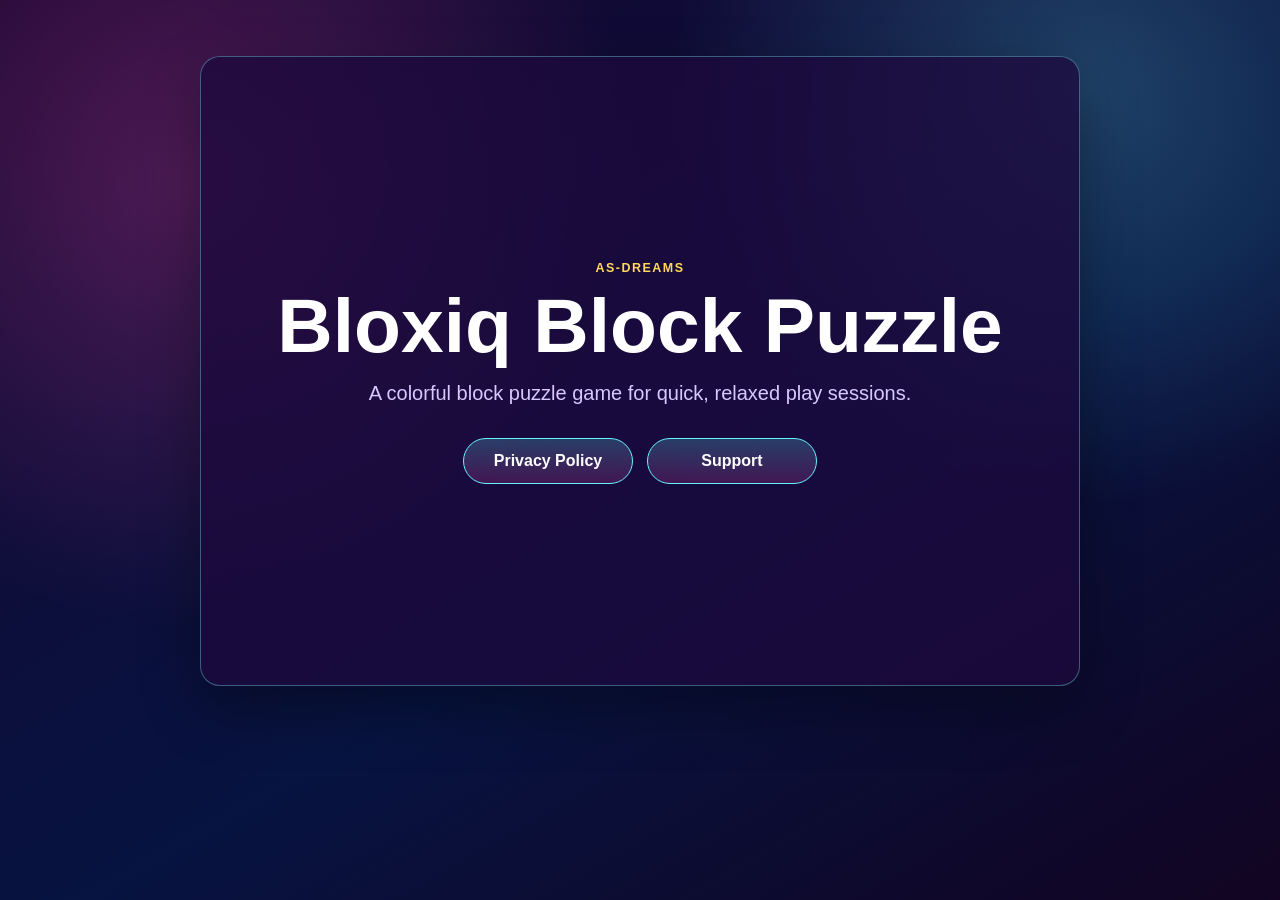
==== index.html @ 2f22f0de "Add files via upload" ====
<!doctype html>
<html lang="en">
<head>
  <meta charset="utf-8">
  <meta name="viewport" content="width=device-width, initial-scale=1">
  <title>Bloxiq Block Puzzle</title>
  <link rel="stylesheet" href="styles.css">
</head>
<body>
  <main class="page">
    <section class="hero">
      <p class="eyebrow">AS-Dreams</p>
      <h1>Bloxiq Block Puzzle</h1>
      <p class="lead">A colorful block puzzle game for quick, relaxed play sessions.</p>
      <nav class="links" aria-label="Bloxiq links">
        <a href="privacy.html">Privacy Policy</a>
        <a href="support.html">Support</a>
      </nav>
    </section>
  </main>
</body>
</html>
---- styles.css ----
:root {
  color-scheme: dark;
  --bg: #100426;
  --panel: #1d093d;
  --text: #ffffff;
  --muted: #d7c9ff;
  --line: rgba(122, 248, 255, 0.35);
  --cyan: #65f4ff;
  --gold: #ffd95b;
  --pink: #ff4fb8;
}

* {
  box-sizing: border-box;
}

body {
  margin: 0;
  min-height: 100vh;
  font-family: -apple-system, BlinkMacSystemFont, "Segoe UI", sans-serif;
  background:
    radial-gradient(circle at 15% 20%, rgba(255, 79, 184, 0.25), transparent 28rem),
    radial-gradient(circle at 85% 10%, rgba(101, 244, 255, 0.22), transparent 26rem),
    linear-gradient(150deg, #16052f, #071340 58%, #120422);
  color: var(--text);
}

a {
  color: var(--cyan);
}

.page {
  width: min(880px, calc(100% - 32px));
  margin: 0 auto;
  padding: 56px 0;
}

.hero,
.document {
  border: 1px solid var(--line);
  border-radius: 20px;
  background: rgba(29, 9, 61, 0.78);
  box-shadow: 0 22px 60px rgba(0, 0, 0, 0.32);
}

.hero {
  min-height: 70vh;
  display: grid;
  align-content: center;
  padding: 56px;
  text-align: center;
}

.document {
  padding: 40px;
}

.eyebrow {
  margin: 0 0 10px;
  color: var(--gold);
  font-size: 0.78rem;
  font-weight: 800;
  letter-spacing: 0.12em;
  text-transform: uppercase;
}

h1 {
  margin: 0 0 14px;
  font-size: clamp(2.4rem, 8vw, 4.8rem);
  line-height: 0.95;
}

.document h1 {
  font-size: clamp(2.2rem, 7vw, 4rem);
}

h2 {
  margin: 34px 0 10px;
  color: var(--gold);
  font-size: 1.3rem;
}

p {
  color: var(--muted);
  font-size: 1.05rem;
  line-height: 1.7;
}

.lead {
  width: min(620px, 100%);
  margin: 0 auto 28px;
  font-size: 1.25rem;
}

.updated {
  margin-top: 0;
  color: var(--cyan);
  font-weight: 700;
}

.links {
  display: flex;
  flex-wrap: wrap;
  justify-content: center;
  gap: 14px;
}

.links a {
  min-width: 170px;
  border: 1px solid var(--cyan);
  border-radius: 999px;
  padding: 13px 18px;
  color: var(--text);
  text-decoration: none;
  font-weight: 800;
  background: linear-gradient(180deg, rgba(101, 244, 255, 0.22), rgba(255, 79, 184, 0.18));
}

footer {
  margin-top: 42px;
  border-top: 1px solid var(--line);
  padding-top: 20px;
}

@media (max-width: 560px) {
  .page {
    width: min(100% - 20px, 880px);
    padding: 24px 0;
  }

  .hero,
  .document {
    padding: 26px;
    border-radius: 14px;
  }

  .links a {
    width: 100%;
  }
}
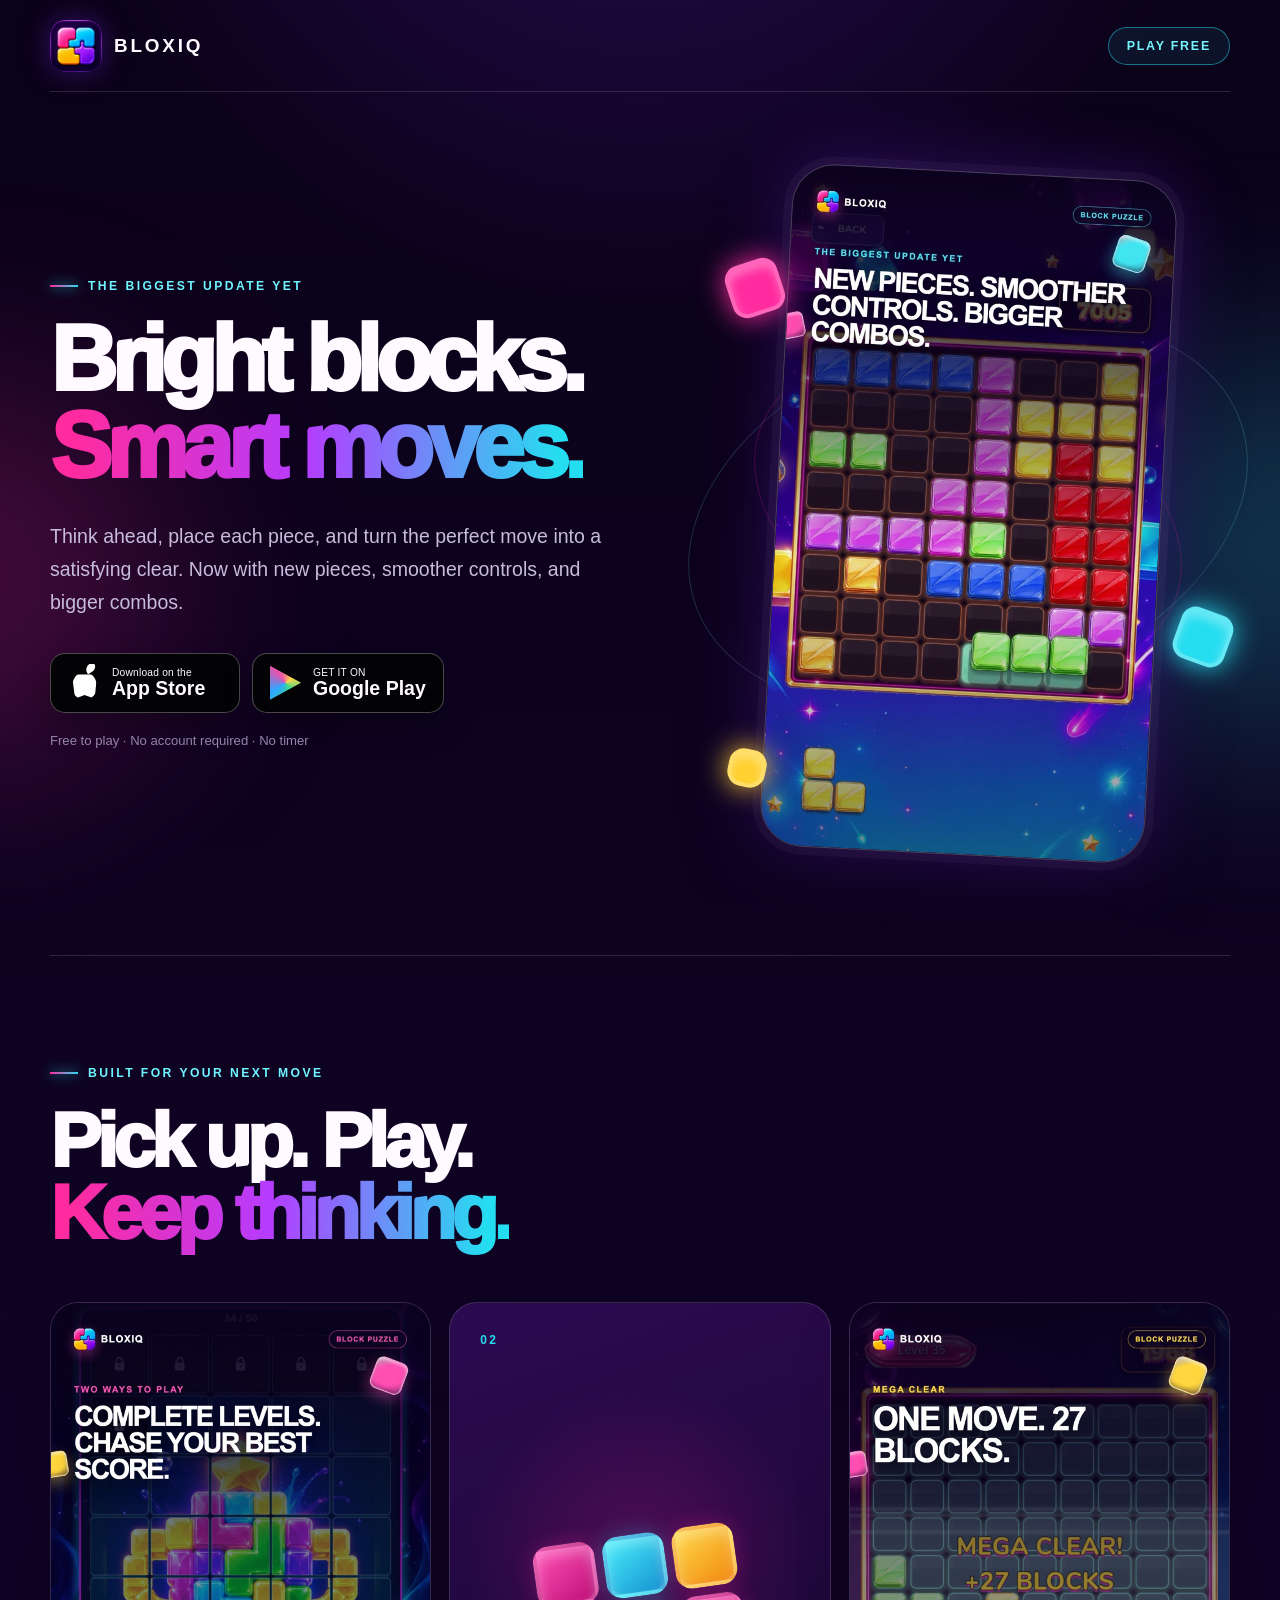
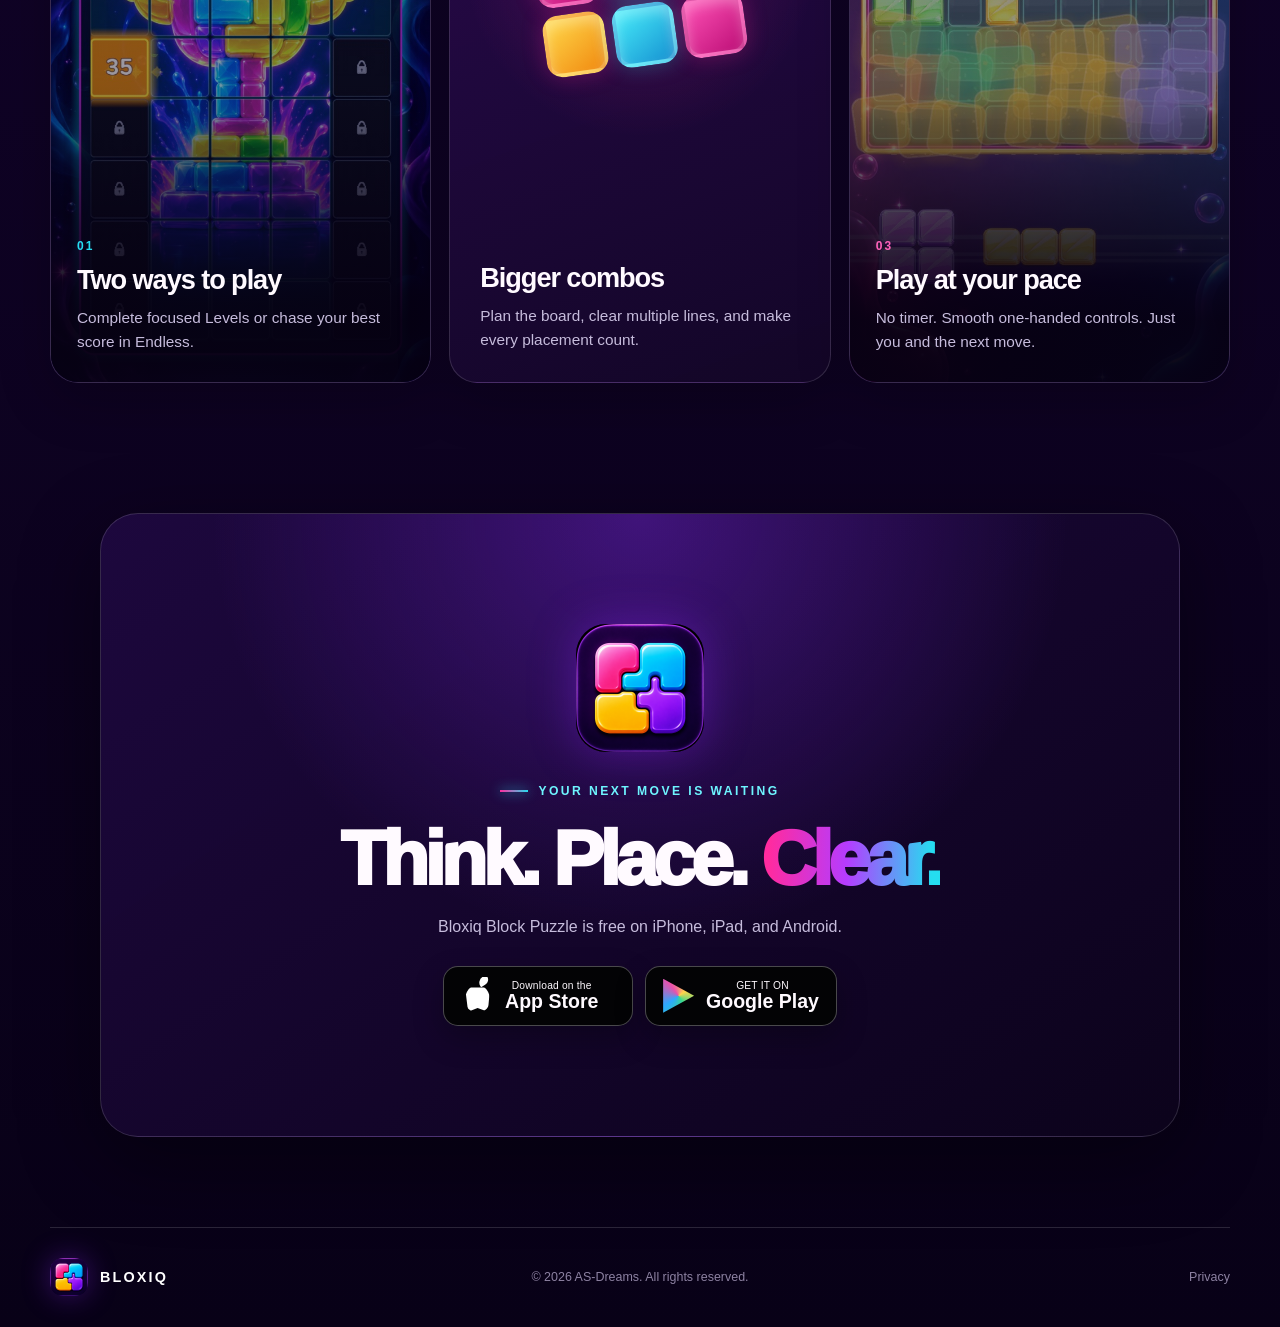
==== commit 92499a90: "Redesign Bloxiq download landing page" ====
--- a/index.html
+++ b/index.html
@@ -1,22 +1,194 @@
 <!doctype html>
 <html lang="en">
-<head>
-  <meta charset="utf-8">
-  <meta name="viewport" content="width=device-width, initial-scale=1">
-  <title>Bloxiq Block Puzzle</title>
-  <link rel="stylesheet" href="styles.css">
-</head>
-<body>
-  <main class="page">
-    <section class="hero">
-      <p class="eyebrow">AS-Dreams</p>
-      <h1>Bloxiq Block Puzzle</h1>
-      <p class="lead">A colorful block puzzle game for quick, relaxed play sessions.</p>
-      <nav class="links" aria-label="Bloxiq links">
-        <a href="privacy.html">Privacy Policy</a>
-        <a href="support.html">Support</a>
-      </nav>
-    </section>
-  </main>
-</body>
+  <head>
+    <meta charset="utf-8" />
+    <meta name="viewport" content="width=device-width, initial-scale=1" />
+    <meta name="theme-color" content="#100429" />
+    <meta
+      name="description"
+      content="Think ahead, place the pieces, and clear the board in Bloxiq Block Puzzle. Play free on the App Store and Google Play."
+    />
+    <meta property="og:type" content="website" />
+    <meta property="og:site_name" content="Bloxiq" />
+    <meta property="og:title" content="Bloxiq Block Puzzle — Play Free" />
+    <meta
+      property="og:description"
+      content="Bright blocks. Smart moves. Satisfying clears. Download Bloxiq free on iOS and Android."
+    />
+    <meta
+      property="og:url"
+      content="https://as-dreams.github.io/bloxiq-pages/"
+    />
+    <meta
+      property="og:image"
+      content="https://as-dreams.github.io/bloxiq-pages/assets/social-preview.jpg"
+    />
+    <meta property="og:image:width" content="1733" />
+    <meta property="og:image:height" content="908" />
+    <meta property="og:image:alt" content="Bloxiq colorful block puzzle gameplay" />
+    <meta name="twitter:card" content="summary_large_image" />
+    <meta name="twitter:title" content="Bloxiq Block Puzzle — Play Free" />
+    <meta
+      name="twitter:description"
+      content="Bright blocks. Smart moves. Satisfying clears."
+    />
+    <meta
+      name="twitter:image"
+      content="https://as-dreams.github.io/bloxiq-pages/assets/social-preview.jpg"
+    />
+    <link rel="canonical" href="https://as-dreams.github.io/bloxiq-pages/" />
+    <link rel="icon" href="assets/bloxiq-icon.png" />
+    <link rel="apple-touch-icon" href="assets/bloxiq-icon.png" />
+    <link rel="stylesheet" href="styles.css" />
+    <title>Bloxiq Block Puzzle — Play Free</title>
+  </head>
+  <body>
+    <div class="ambient ambient-one" aria-hidden="true"></div>
+    <div class="ambient ambient-two" aria-hidden="true"></div>
+
+    <header class="site-header">
+      <a class="brand" href="#top" aria-label="Bloxiq home">
+        <img src="assets/bloxiq-icon.png" alt="" width="52" height="52" />
+        <span>Bloxiq</span>
+      </a>
+      <a class="header-cta" href="#download">Play free</a>
+    </header>
+
+    <main id="top">
+      <section class="hero" aria-labelledby="hero-title">
+        <div class="hero-copy">
+          <p class="eyebrow"><span></span> The biggest update yet</p>
+          <h1 id="hero-title">Bright blocks.<br /><em>Smart moves.</em></h1>
+          <p class="hero-text">
+            Think ahead, place each piece, and turn the perfect move into a
+            satisfying clear. Now with new pieces, smoother controls, and
+            bigger combos.
+          </p>
+
+          <div class="store-actions" id="download" aria-label="Download Bloxiq">
+            <a
+              class="store-button apple-store"
+              data-store="apple"
+              href="https://apps.apple.com/us/app/bloxiq-block-puzzle/id6775973515"
+            >
+              <span class="store-icon apple-icon" aria-hidden="true">●</span>
+              <span><small>Download on the</small><strong>App Store</strong></span>
+            </a>
+            <a
+              class="store-button google-store"
+              data-store="google"
+              href="https://play.google.com/store/apps/details?id=com.asdreams.bloxiq"
+            >
+              <span class="play-icon" aria-hidden="true"></span>
+              <span><small>GET IT ON</small><strong>Google Play</strong></span>
+            </a>
+          </div>
+
+          <p class="availability">Free to play · No account required · No timer</p>
+        </div>
+
+        <div class="hero-visual">
+          <div class="orbit orbit-one" aria-hidden="true"></div>
+          <div class="orbit orbit-two" aria-hidden="true"></div>
+          <figure class="phone-card">
+            <img
+              src="assets/gameplay-update.jpg"
+              alt="Colorful Bloxiq gameplay showing blocks arranged on the puzzle board"
+              width="675"
+              height="1200"
+            />
+          </figure>
+          <div class="floating-chip chip-one" aria-hidden="true"></div>
+          <div class="floating-chip chip-two" aria-hidden="true"></div>
+          <div class="floating-chip chip-three" aria-hidden="true"></div>
+        </div>
+      </section>
+
+      <section class="features" aria-labelledby="features-title">
+        <div class="section-heading">
+          <p class="eyebrow"><span></span> Built for your next move</p>
+          <h2 id="features-title">Pick up. Play. <em>Keep thinking.</em></h2>
+        </div>
+
+        <div class="feature-grid">
+          <article class="feature-card feature-card-image">
+            <img
+              src="assets/two-modes.jpg"
+              alt="Bloxiq Levels and Endless game modes"
+              width="675"
+              height="1200"
+              loading="lazy"
+            />
+            <div class="feature-overlay">
+              <span>01</span>
+              <h3>Two ways to play</h3>
+              <p>Complete focused Levels or chase your best score in Endless.</p>
+            </div>
+          </article>
+
+          <article class="feature-card feature-card-copy">
+            <span>02</span>
+            <div class="combo-art" aria-hidden="true">
+              <i></i><i></i><i></i><i></i><i></i><i></i>
+            </div>
+            <div>
+              <h3>Bigger combos</h3>
+              <p>Plan the board, clear multiple lines, and make every placement count.</p>
+            </div>
+          </article>
+
+          <article class="feature-card feature-card-image feature-card-cyan">
+            <img
+              src="assets/mega-clear.jpg"
+              alt="Bloxiq gameplay featuring a four-line mega clear"
+              width="675"
+              height="1200"
+              loading="lazy"
+            />
+            <div class="feature-overlay">
+              <span>03</span>
+              <h3>Play at your pace</h3>
+              <p>No timer. Smooth one-handed controls. Just you and the next move.</p>
+            </div>
+          </article>
+        </div>
+      </section>
+
+      <section class="final-cta" aria-labelledby="final-title">
+        <img src="assets/bloxiq-icon.png" alt="Bloxiq app icon" width="128" height="128" />
+        <p class="eyebrow"><span></span> Your next move is waiting</p>
+        <h2 id="final-title">Think. Place. <em>Clear.</em></h2>
+        <p>Bloxiq Block Puzzle is free on iPhone, iPad, and Android.</p>
+        <div class="store-actions store-actions-center" aria-label="Download Bloxiq">
+          <a
+            class="store-button apple-store"
+            data-store="apple"
+            href="https://apps.apple.com/us/app/bloxiq-block-puzzle/id6775973515"
+          >
+            <span class="store-icon apple-icon" aria-hidden="true">●</span>
+            <span><small>Download on the</small><strong>App Store</strong></span>
+          </a>
+          <a
+            class="store-button google-store"
+            data-store="google"
+            href="https://play.google.com/store/apps/details?id=com.asdreams.bloxiq"
+          >
+            <span class="play-icon" aria-hidden="true"></span>
+            <span><small>GET IT ON</small><strong>Google Play</strong></span>
+          </a>
+        </div>
+      </section>
+    </main>
+
+    <footer>
+      <a class="brand footer-brand" href="#top">
+        <img src="assets/bloxiq-icon.png" alt="" width="38" height="38" />
+        <span>Bloxiq</span>
+      </a>
+      <p>© <span id="year">2026</span> AS-Dreams. All rights reserved.</p>
+      <a href="privacy.html">Privacy</a>
+    </footer>
+
+    <script src="script.js"></script>
+  </body>
 </html>
--- a/styles.css
+++ b/styles.css
@@ -1,140 +1,703 @@
 :root {
   color-scheme: dark;
-  --bg: #100426;
-  --panel: #1d093d;
-  --text: #ffffff;
-  --muted: #d7c9ff;
-  --line: rgba(122, 248, 255, 0.35);
-  --cyan: #65f4ff;
-  --gold: #ffd95b;
-  --pink: #ff4fb8;
+  --ink: #fffaff;
+  --muted: #c6bcdc;
+  --violet: #8a2cff;
+  --pink: #ff2b9f;
+  --cyan: #25ddf0;
+  --yellow: #ffd02f;
+  --bg: #0b021b;
+  --surface: #17082f;
+  --line: rgba(255, 255, 255, 0.14);
+  --shadow: 0 24px 80px rgba(0, 0, 0, 0.4);
 }
 
 * {
   box-sizing: border-box;
 }
 
+html {
+  scroll-behavior: smooth;
+}
+
 body {
   margin: 0;
-  min-height: 100vh;
-  font-family: -apple-system, BlinkMacSystemFont, "Segoe UI", sans-serif;
+  min-width: 320px;
+  overflow-x: hidden;
   background:
-    radial-gradient(circle at 15% 20%, rgba(255, 79, 184, 0.25), transparent 28rem),
-    radial-gradient(circle at 85% 10%, rgba(101, 244, 255, 0.22), transparent 26rem),
-    linear-gradient(150deg, #16052f, #071340 58%, #120422);
-  color: var(--text);
+    radial-gradient(circle at 50% -10%, rgba(128, 33, 255, 0.27), transparent 38rem),
+    linear-gradient(180deg, #0a0218 0%, #100326 52%, #080117 100%);
+  color: var(--ink);
+  font-family: Inter, ui-sans-serif, -apple-system, BlinkMacSystemFont, "Segoe UI", sans-serif;
+  -webkit-font-smoothing: antialiased;
 }
 
 a {
-  color: var(--cyan);
-}
-
-.page {
-  width: min(880px, calc(100% - 32px));
+  color: inherit;
+  text-decoration: none;
+}
+
+.ambient {
+  position: fixed;
+  z-index: -1;
+  width: 24rem;
+  height: 24rem;
+  border-radius: 50%;
+  filter: blur(110px);
+  opacity: 0.25;
+  pointer-events: none;
+}
+
+.ambient-one {
+  top: 24rem;
+  left: -14rem;
+  background: var(--pink);
+}
+
+.ambient-two {
+  right: -12rem;
+  bottom: 10rem;
+  background: var(--cyan);
+}
+
+.site-header {
+  display: flex;
+  align-items: center;
+  justify-content: space-between;
+  width: min(1180px, calc(100% - 40px));
+  min-height: 92px;
   margin: 0 auto;
-  padding: 56px 0;
-}
-
-.hero,
-.document {
-  border: 1px solid var(--line);
-  border-radius: 20px;
-  background: rgba(29, 9, 61, 0.78);
-  box-shadow: 0 22px 60px rgba(0, 0, 0, 0.32);
+  border-bottom: 1px solid var(--line);
+}
+
+.brand {
+  display: inline-flex;
+  align-items: center;
+  gap: 12px;
+  font-size: 1.18rem;
+  font-weight: 900;
+  letter-spacing: 0.15em;
+  text-transform: uppercase;
+}
+
+.brand img {
+  border-radius: 13px;
+  box-shadow: 0 0 28px rgba(138, 44, 255, 0.34);
+}
+
+.header-cta {
+  padding: 11px 18px;
+  border: 1px solid rgba(37, 221, 240, 0.48);
+  border-radius: 999px;
+  background: rgba(37, 221, 240, 0.08);
+  color: #76f5ff;
+  font-size: 0.78rem;
+  font-weight: 900;
+  letter-spacing: 0.14em;
+  text-transform: uppercase;
+  transition: transform 180ms ease, background 180ms ease;
+}
+
+.header-cta:hover {
+  transform: translateY(-2px);
+  background: rgba(37, 221, 240, 0.16);
 }
 
 .hero {
-  min-height: 70vh;
   display: grid;
-  align-content: center;
-  padding: 56px;
-  text-align: center;
-}
-
-.document {
-  padding: 40px;
+  grid-template-columns: minmax(0, 1.04fr) minmax(350px, 0.96fr);
+  align-items: center;
+  gap: clamp(44px, 7vw, 100px);
+  width: min(1180px, calc(100% - 40px));
+  min-height: calc(100vh - 92px);
+  margin: 0 auto;
+  padding: 80px 0 100px;
+}
+
+.hero-copy {
+  position: relative;
+  z-index: 2;
 }
 
 .eyebrow {
-  margin: 0 0 10px;
-  color: var(--gold);
-  font-size: 0.78rem;
-  font-weight: 800;
-  letter-spacing: 0.12em;
+  display: flex;
+  align-items: center;
+  gap: 10px;
+  margin: 0 0 24px;
+  color: #6ef5ff;
+  font-size: 0.76rem;
+  font-weight: 900;
+  letter-spacing: 0.2em;
   text-transform: uppercase;
 }
 
+.eyebrow span {
+  width: 28px;
+  height: 2px;
+  background: linear-gradient(90deg, var(--pink), var(--cyan));
+  box-shadow: 0 0 12px var(--cyan);
+}
+
+h1,
+h2 {
+  margin: 0;
+  font-weight: 950;
+  letter-spacing: -0.065em;
+  line-height: 0.94;
+  text-wrap: balance;
+}
+
 h1 {
-  margin: 0 0 14px;
-  font-size: clamp(2.4rem, 8vw, 4.8rem);
-  line-height: 0.95;
-}
-
-.document h1 {
-  font-size: clamp(2.2rem, 7vw, 4rem);
+  max-width: 760px;
+  font-size: clamp(4rem, 7.2vw, 6.8rem);
 }
 
 h2 {
-  margin: 34px 0 10px;
-  color: var(--gold);
-  font-size: 1.3rem;
-}
-
-p {
+  font-size: clamp(3rem, 6vw, 5.7rem);
+}
+
+h1 em,
+h2 em {
+  color: transparent;
+  background: linear-gradient(92deg, var(--pink) 5%, #b53cff 48%, var(--cyan) 95%);
+  background-clip: text;
+  -webkit-background-clip: text;
+  font-style: normal;
+}
+
+.hero-text {
+  max-width: 620px;
+  margin: 30px 0 34px;
   color: var(--muted);
-  font-size: 1.05rem;
-  line-height: 1.7;
-}
-
-.lead {
-  width: min(620px, 100%);
-  margin: 0 auto 28px;
-  font-size: 1.25rem;
-}
-
-.updated {
-  margin-top: 0;
-  color: var(--cyan);
-  font-weight: 700;
-}
-
-.links {
+  font-size: clamp(1.03rem, 1.6vw, 1.22rem);
+  line-height: 1.68;
+}
+
+.store-actions {
   display: flex;
   flex-wrap: wrap;
+  gap: 12px;
+}
+
+.store-button {
+  display: inline-flex;
+  align-items: center;
+  min-width: 190px;
+  min-height: 60px;
+  padding: 10px 17px;
+  border: 1px solid rgba(255, 255, 255, 0.28);
+  border-radius: 15px;
+  background: #030305;
+  box-shadow: 0 12px 30px rgba(0, 0, 0, 0.26);
+  transition: transform 180ms ease, border-color 180ms ease, box-shadow 180ms ease;
+}
+
+.store-button:hover,
+.store-button:focus-visible {
+  transform: translateY(-3px);
+  border-color: rgba(105, 241, 255, 0.8);
+  box-shadow: 0 16px 36px rgba(28, 214, 241, 0.13);
+}
+
+.store-button > span:last-child {
+  display: grid;
+}
+
+.store-button small {
+  font-size: 0.64rem;
+  letter-spacing: 0.02em;
+}
+
+.store-button strong {
+  margin-top: 1px;
+  font-size: 1.22rem;
+  line-height: 1;
+}
+
+.store-icon,
+.play-icon {
+  flex: 0 0 auto;
+  width: 32px;
+  height: 38px;
+  margin-right: 12px;
+}
+
+.apple-icon {
+  position: relative;
+  overflow: hidden;
+  color: transparent;
+}
+
+.apple-icon::before,
+.apple-icon::after {
+  position: absolute;
+  content: "";
+  background: white;
+}
+
+.apple-icon::before {
+  left: 4px;
+  bottom: 3px;
+  width: 25px;
+  height: 27px;
+  border-radius: 48% 48% 46% 46% / 58% 58% 43% 43%;
+  clip-path: polygon(0 10%, 100% 10%, 91% 100%, 50% 86%, 12% 100%);
+}
+
+.apple-icon::after {
+  top: 0;
+  left: 17px;
+  width: 11px;
+  height: 8px;
+  border-radius: 12px 2px 10px 2px;
+  transform: rotate(-32deg);
+}
+
+.play-icon {
+  width: 31px;
+  height: 34px;
+  background: conic-gradient(from 145deg, #38d98c, #2ca9ff, #e950ac, #ffd54a, #38d98c);
+  clip-path: polygon(0 0, 100% 50%, 0 100%);
+}
+
+.availability {
+  margin: 20px 0 0;
+  color: #9185a9;
+  font-size: 0.82rem;
+}
+
+.hero-visual {
+  position: relative;
+  display: grid;
+  place-items: center;
+  min-height: 670px;
+  isolation: isolate;
+}
+
+.hero-visual::before {
+  position: absolute;
+  z-index: -1;
+  width: 86%;
+  aspect-ratio: 1;
+  border-radius: 50%;
+  content: "";
+  background: radial-gradient(circle, rgba(135, 38, 255, 0.55), transparent 66%);
+  filter: blur(12px);
+}
+
+.phone-card {
+  width: min(385px, 78vw);
+  margin: 0;
+  overflow: hidden;
+  border: 1px solid rgba(255, 255, 255, 0.24);
+  border-radius: 42px;
+  background: #100523;
+  box-shadow:
+    0 0 0 8px rgba(255, 255, 255, 0.035),
+    0 0 70px rgba(130, 36, 255, 0.3),
+    var(--shadow);
+  transform: rotate(3deg);
+}
+
+.phone-card img {
+  display: block;
+  width: 100%;
+  height: auto;
+}
+
+.orbit {
+  position: absolute;
+  z-index: -1;
+  border: 1px solid rgba(130, 235, 255, 0.19);
+  border-radius: 50%;
+  transform: rotate(-18deg);
+}
+
+.orbit-one {
+  width: 110%;
+  height: 54%;
+}
+
+.orbit-two {
+  width: 86%;
+  height: 42%;
+  border-color: rgba(255, 45, 162, 0.24);
+  transform: rotate(24deg);
+}
+
+.floating-chip {
+  position: absolute;
+  width: 54px;
+  aspect-ratio: 1;
+  border: 4px solid rgba(255, 255, 255, 0.28);
+  border-radius: 15px;
+  box-shadow: inset 0 6px 10px rgba(255, 255, 255, 0.32), 0 0 28px currentColor;
+}
+
+.chip-one {
+  top: 13%;
+  left: 4%;
+  color: var(--pink);
+  background: var(--pink);
+  transform: rotate(-18deg);
+}
+
+.chip-two {
+  right: 0;
+  bottom: 28%;
+  color: var(--cyan);
+  background: var(--cyan);
+  transform: rotate(20deg);
+}
+
+.chip-three {
+  bottom: 10%;
+  left: 4%;
+  width: 38px;
+  color: var(--yellow);
+  background: var(--yellow);
+  transform: rotate(12deg);
+}
+
+.features {
+  width: min(1180px, calc(100% - 40px));
+  margin: 0 auto;
+  padding: 110px 0 130px;
+  border-top: 1px solid var(--line);
+}
+
+.section-heading {
+  max-width: 840px;
+  margin-bottom: 54px;
+}
+
+.feature-grid {
+  display: grid;
+  grid-template-columns: repeat(3, 1fr);
+  gap: 18px;
+}
+
+.feature-card {
+  position: relative;
+  min-height: 520px;
+  overflow: hidden;
+  border: 1px solid var(--line);
+  border-radius: 28px;
+  background: rgba(25, 8, 52, 0.9);
+  box-shadow: 0 18px 54px rgba(0, 0, 0, 0.2);
+}
+
+.feature-card-image::after {
+  position: absolute;
+  inset: 0;
+  content: "";
+  background: linear-gradient(180deg, transparent 34%, rgba(6, 1, 18, 0.94) 91%);
+}
+
+.feature-card-image img {
+  width: 100%;
+  height: 100%;
+  object-fit: cover;
+}
+
+.feature-overlay {
+  position: absolute;
+  z-index: 1;
+  right: 26px;
+  bottom: 28px;
+  left: 26px;
+}
+
+.feature-card span {
+  color: var(--cyan);
+  font-size: 0.75rem;
+  font-weight: 900;
+  letter-spacing: 0.18em;
+}
+
+.feature-card h3 {
+  margin: 10px 0 10px;
+  font-size: 1.7rem;
+  letter-spacing: -0.04em;
+}
+
+.feature-card p {
+  margin: 0;
+  color: var(--muted);
+  font-size: 0.96rem;
+  line-height: 1.55;
+}
+
+.feature-card-copy {
+  display: flex;
+  flex-direction: column;
+  justify-content: space-between;
+  padding: 30px;
+  background:
+    radial-gradient(circle at 50% 38%, rgba(244, 32, 154, 0.22), transparent 38%),
+    linear-gradient(160deg, rgba(47, 11, 86, 0.9), rgba(19, 6, 39, 0.98));
+}
+
+.combo-art {
+  display: grid;
+  grid-template-columns: repeat(3, 62px);
+  gap: 8px;
+  align-self: center;
+  transform: rotate(-8deg);
+}
+
+.combo-art i {
+  width: 62px;
+  aspect-ratio: 1;
+  border: 4px solid rgba(255, 255, 255, 0.22);
+  border-radius: 16px;
+  background: linear-gradient(145deg, #ff52b6, #bd0f77);
+  box-shadow: inset 0 7px 12px rgba(255, 255, 255, 0.27), 0 0 22px rgba(255, 32, 157, 0.28);
+}
+
+.combo-art i:nth-child(2),
+.combo-art i:nth-child(5) {
+  background: linear-gradient(145deg, #48eefa, #1692d2);
+  box-shadow: inset 0 7px 12px rgba(255, 255, 255, 0.27), 0 0 22px rgba(37, 221, 240, 0.28);
+}
+
+.combo-art i:nth-child(3),
+.combo-art i:nth-child(4) {
+  background: linear-gradient(145deg, #ffd94b, #f18a10);
+}
+
+.feature-card-cyan .feature-overlay span {
+  color: #ff61bb;
+}
+
+.final-cta {
+  width: min(1080px, calc(100% - 40px));
+  margin: 0 auto 90px;
+  padding: clamp(64px, 10vw, 110px) 24px;
+  overflow: hidden;
+  border: 1px solid rgba(255, 255, 255, 0.15);
+  border-radius: 38px;
+  background:
+    radial-gradient(circle at 50% 0%, rgba(138, 44, 255, 0.35), transparent 52%),
+    linear-gradient(145deg, rgba(30, 8, 63, 0.96), rgba(12, 3, 28, 0.98));
+  text-align: center;
+  box-shadow: var(--shadow);
+}
+
+.final-cta > img {
+  border-radius: 30px;
+  box-shadow: 0 0 46px rgba(145, 39, 255, 0.36);
+}
+
+.final-cta .eyebrow {
   justify-content: center;
-  gap: 14px;
-}
-
-.links a {
-  min-width: 170px;
-  border: 1px solid var(--cyan);
-  border-radius: 999px;
-  padding: 13px 18px;
-  color: var(--text);
-  text-decoration: none;
-  font-weight: 800;
-  background: linear-gradient(180deg, rgba(101, 244, 255, 0.22), rgba(255, 79, 184, 0.18));
+  margin-top: 28px;
+}
+
+.final-cta > p:not(.eyebrow) {
+  margin: 24px auto 30px;
+  color: var(--muted);
+}
+
+.store-actions-center {
+  justify-content: center;
 }
 
 footer {
-  margin-top: 42px;
+  display: grid;
+  grid-template-columns: 1fr auto 1fr;
+  align-items: center;
+  gap: 22px;
+  width: min(1180px, calc(100% - 40px));
+  min-height: 100px;
+  margin: 0 auto;
   border-top: 1px solid var(--line);
-  padding-top: 20px;
-}
-
-@media (max-width: 560px) {
-  .page {
-    width: min(100% - 20px, 880px);
+  color: #8d82a2;
+  font-size: 0.78rem;
+}
+
+.footer-brand {
+  color: white;
+  font-size: 0.9rem;
+}
+
+footer > a:last-child {
+  justify-self: end;
+}
+
+footer > a:last-child:hover {
+  color: white;
+}
+
+@media (max-width: 900px) {
+  .hero {
+    grid-template-columns: 1fr;
+    min-height: auto;
+    padding-top: 70px;
+  }
+
+  .hero-copy {
+    text-align: center;
+  }
+
+  .hero-copy .eyebrow,
+  .hero-copy .store-actions {
+    justify-content: center;
+  }
+
+  .hero-text {
+    margin-right: auto;
+    margin-left: auto;
+  }
+
+  .hero-visual {
+    min-height: 650px;
+  }
+
+  .feature-grid {
+    grid-template-columns: 1fr 1fr;
+  }
+
+  .feature-card:last-child {
+    grid-column: 1 / -1;
+    min-height: 620px;
+  }
+}
+
+@media (max-width: 620px) {
+  .site-header,
+  .hero,
+  .features,
+  footer {
+    width: min(100% - 28px, 1180px);
+  }
+
+  .site-header {
+    min-height: 76px;
+  }
+
+  .brand img {
+    width: 44px;
+    height: 44px;
+  }
+
+  .brand {
+    font-size: 1rem;
+  }
+
+  .hero {
+    gap: 48px;
+    padding: 60px 0 80px;
+  }
+
+  h1 {
+    font-size: clamp(3.3rem, 16vw, 5rem);
+  }
+
+  h2 {
+    font-size: clamp(2.8rem, 13.5vw, 4.5rem);
+  }
+
+  .hero-text {
+    font-size: 1rem;
+  }
+
+  .store-actions {
+    flex-direction: column;
+  }
+
+  .store-button {
+    justify-content: center;
+    width: 100%;
+  }
+
+  body[data-device="ios"] .google-store,
+  body[data-device="android"] .apple-store {
+    opacity: 0.7;
+  }
+
+  body[data-device="ios"] .apple-store,
+  body[data-device="android"] .google-store {
+    order: -1;
+    border-color: rgba(95, 238, 255, 0.65);
+    box-shadow: 0 14px 35px rgba(37, 221, 240, 0.12);
+  }
+
+  .availability {
+    line-height: 1.5;
+  }
+
+  .hero-visual {
+    min-height: 560px;
+  }
+
+  .phone-card {
+    width: min(330px, 78vw);
+    border-radius: 32px;
+  }
+
+  .floating-chip {
+    width: 42px;
+    border-radius: 12px;
+  }
+
+  .features {
+    padding: 90px 0 100px;
+  }
+
+  .feature-grid {
+    grid-template-columns: 1fr;
+  }
+
+  .feature-card,
+  .feature-card:last-child {
+    grid-column: auto;
+    min-height: 520px;
+  }
+
+  .final-cta {
+    width: min(100% - 28px, 1080px);
+    margin-bottom: 50px;
+    border-radius: 28px;
+  }
+
+  .final-cta > img {
+    width: 104px;
+    height: 104px;
+  }
+
+  footer {
+    grid-template-columns: 1fr auto;
     padding: 24px 0;
   }
 
-  .hero,
-  .document {
-    padding: 26px;
-    border-radius: 14px;
-  }
-
-  .links a {
-    width: 100%;
-  }
-}
+  footer p {
+    grid-column: 1 / -1;
+    grid-row: 2;
+    margin: 0;
+  }
+}
+
+@media (prefers-reduced-motion: no-preference) {
+  .phone-card {
+    animation: float 6s ease-in-out infinite;
+  }
+
+  .chip-one {
+    animation: drift 5s ease-in-out infinite;
+  }
+
+  .chip-two {
+    animation: drift 6.5s ease-in-out infinite reverse;
+  }
+
+  @keyframes float {
+    0%, 100% { transform: rotate(3deg) translateY(0); }
+    50% { transform: rotate(1.5deg) translateY(-12px); }
+  }
+
+  @keyframes drift {
+    0%, 100% { translate: 0 0; }
+    50% { translate: 0 -14px; }
+  }
+}
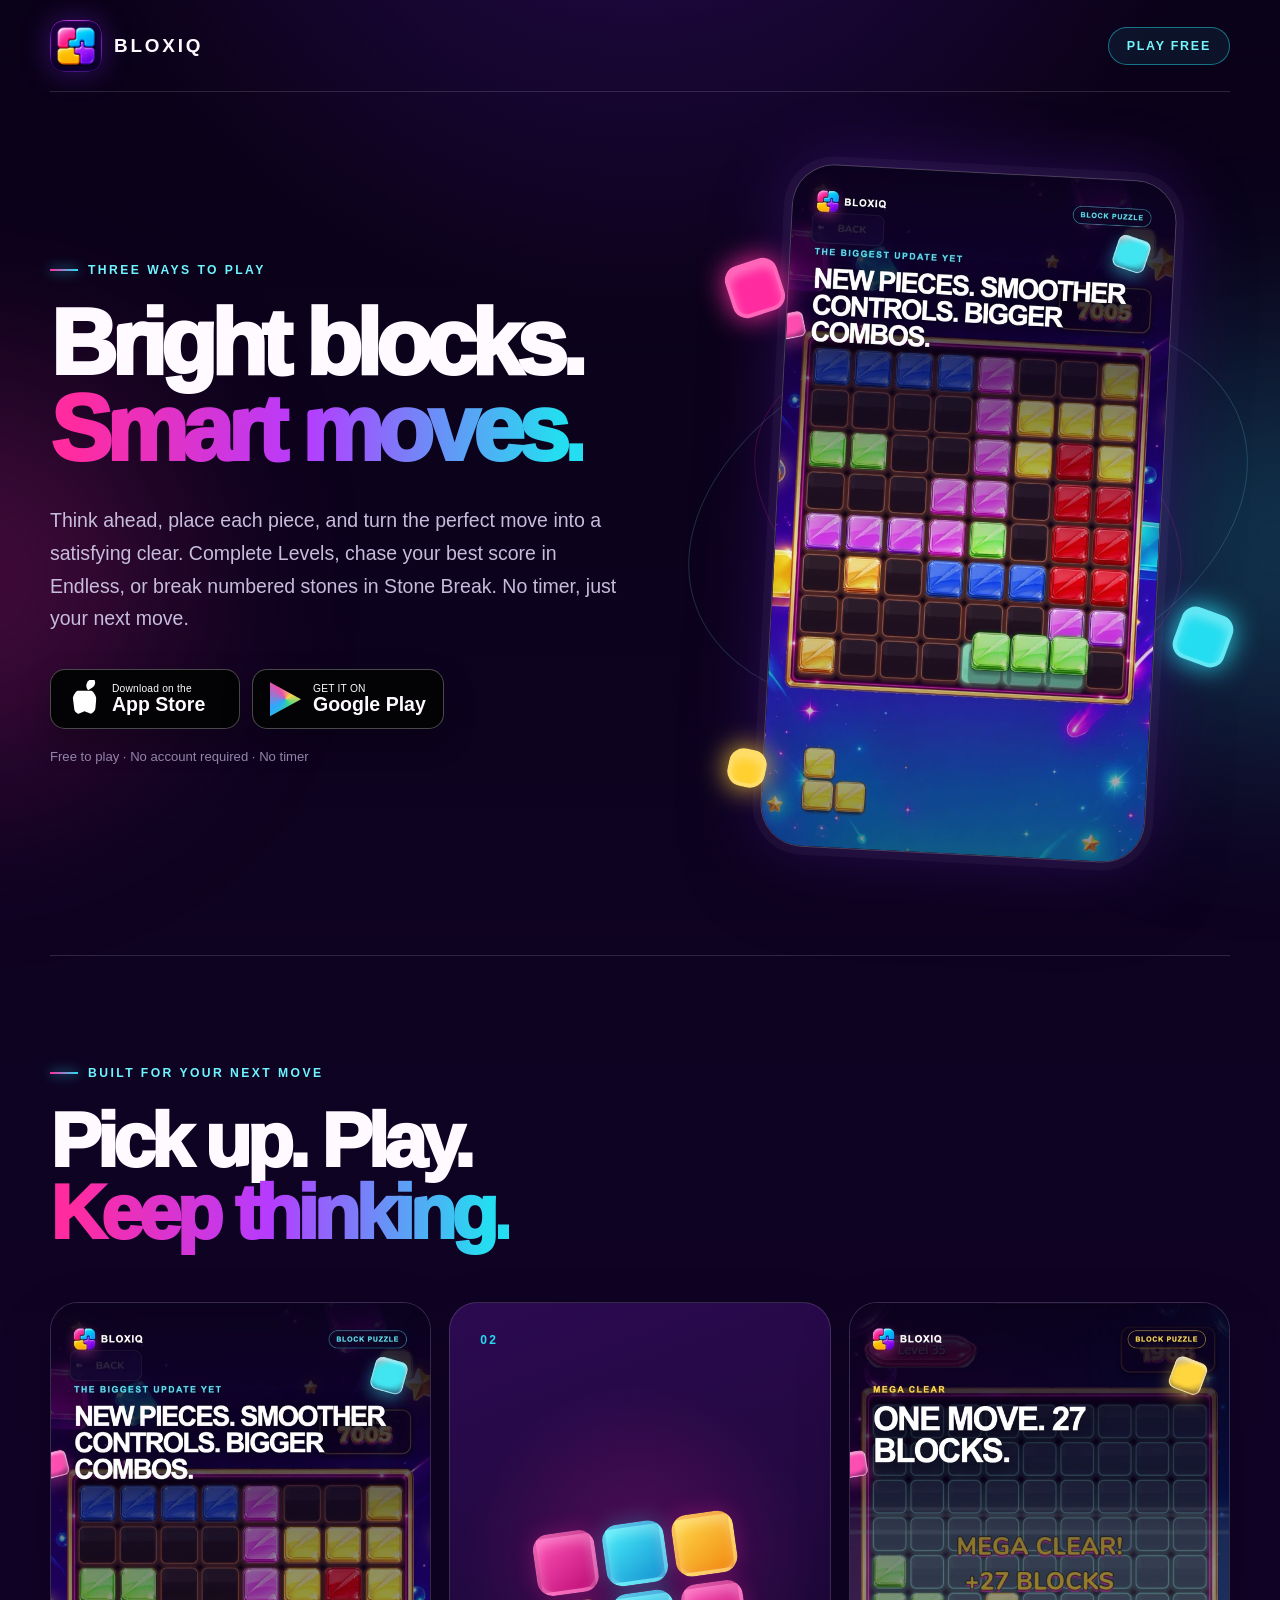
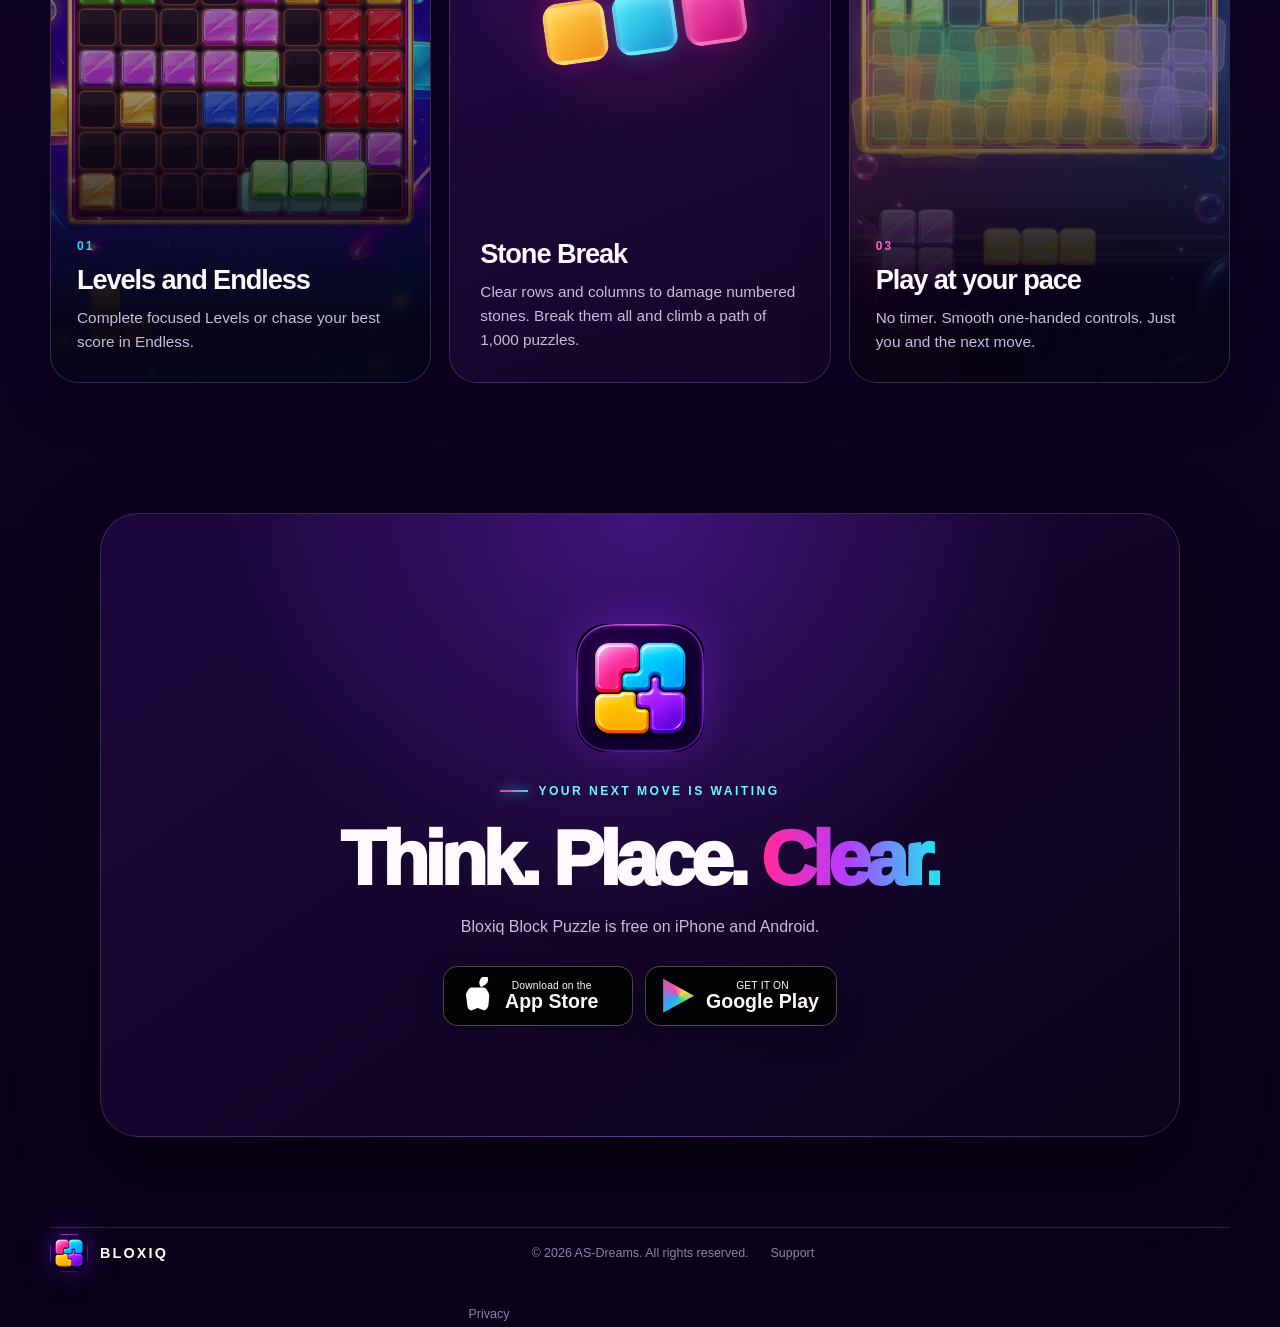
==== commit 549fd912: "Align Bloxiq website and privacy policy with live 1.0.7" ====
--- a/index.html
+++ b/index.html
@@ -57,12 +57,12 @@
     <main id="top">
       <section class="hero" aria-labelledby="hero-title">
         <div class="hero-copy">
-          <p class="eyebrow"><span></span> The biggest update yet</p>
+          <p class="eyebrow"><span></span> Three ways to play</p>
           <h1 id="hero-title">Bright blocks.<br /><em>Smart moves.</em></h1>
           <p class="hero-text">
             Think ahead, place each piece, and turn the perfect move into a
-            satisfying clear. Now with new pieces, smoother controls, and
-            bigger combos.
+            satisfying clear. Complete Levels, chase your best score in Endless,
+            or break numbered stones in Stone Break. No timer, just your next move.
           </p>
 
           <div class="store-actions" id="download" aria-label="Download Bloxiq">
@@ -113,15 +113,15 @@
         <div class="feature-grid">
           <article class="feature-card feature-card-image">
             <img
-              src="assets/two-modes.jpg"
-              alt="Bloxiq Levels and Endless game modes"
+              src="assets/gameplay-update.jpg"
+              alt="Bloxiq gameplay with colorful blocks and level objectives"
               width="675"
               height="1200"
               loading="lazy"
             />
             <div class="feature-overlay">
               <span>01</span>
-              <h3>Two ways to play</h3>
+              <h3>Levels and Endless</h3>
               <p>Complete focused Levels or chase your best score in Endless.</p>
             </div>
           </article>
@@ -132,8 +132,8 @@
               <i></i><i></i><i></i><i></i><i></i><i></i>
             </div>
             <div>
-              <h3>Bigger combos</h3>
-              <p>Plan the board, clear multiple lines, and make every placement count.</p>
+              <h3>Stone Break</h3>
+              <p>Clear rows and columns to damage numbered stones. Break them all and climb a path of 1,000 puzzles.</p>
             </div>
           </article>
 
@@ -158,7 +158,7 @@
         <img src="assets/bloxiq-icon.png" alt="Bloxiq app icon" width="128" height="128" />
         <p class="eyebrow"><span></span> Your next move is waiting</p>
         <h2 id="final-title">Think. Place. <em>Clear.</em></h2>
-        <p>Bloxiq Block Puzzle is free on iPhone, iPad, and Android.</p>
+        <p>Bloxiq Block Puzzle is free on iPhone and Android.</p>
         <div class="store-actions store-actions-center" aria-label="Download Bloxiq">
           <a
             class="store-button apple-store"
@@ -186,6 +186,7 @@
         <span>Bloxiq</span>
       </a>
       <p>© <span id="year">2026</span> AS-Dreams. All rights reserved.</p>
+      <a href="support.html">Support</a>
       <a href="privacy.html">Privacy</a>
     </footer>
 
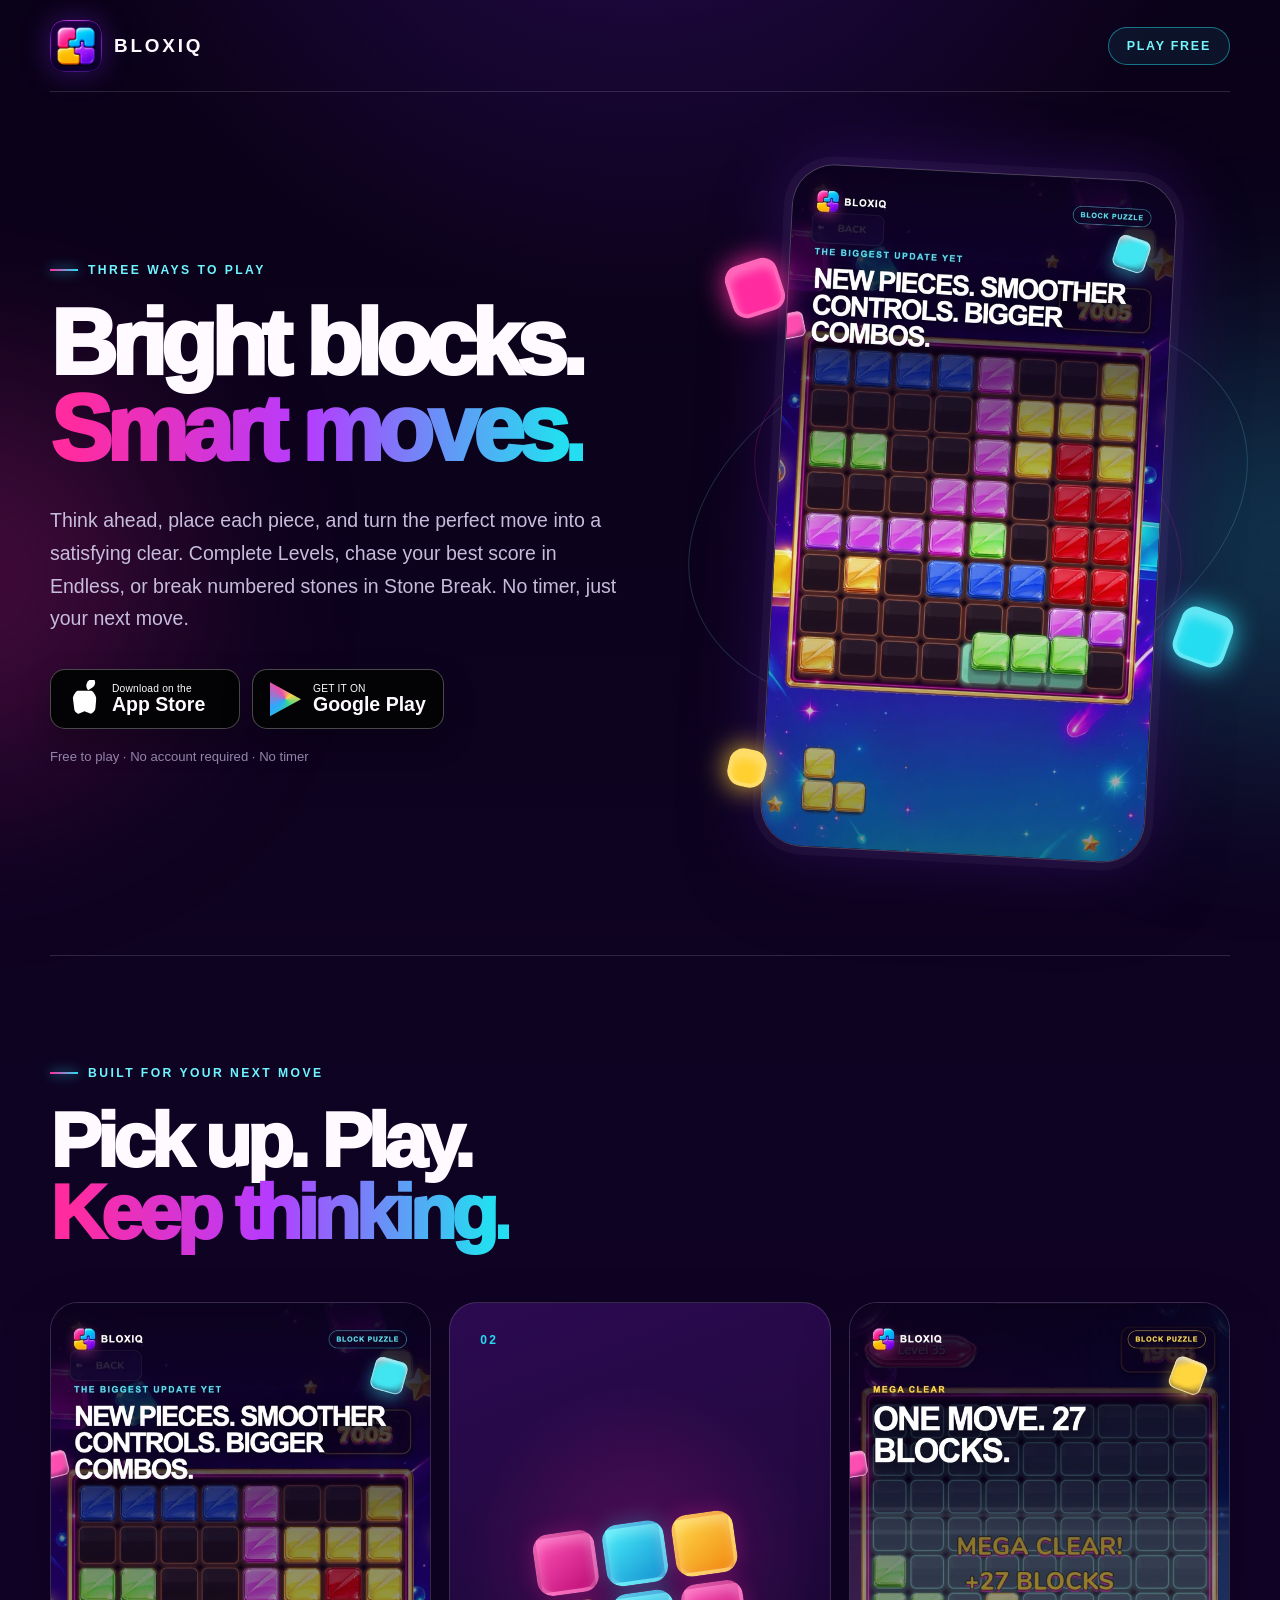
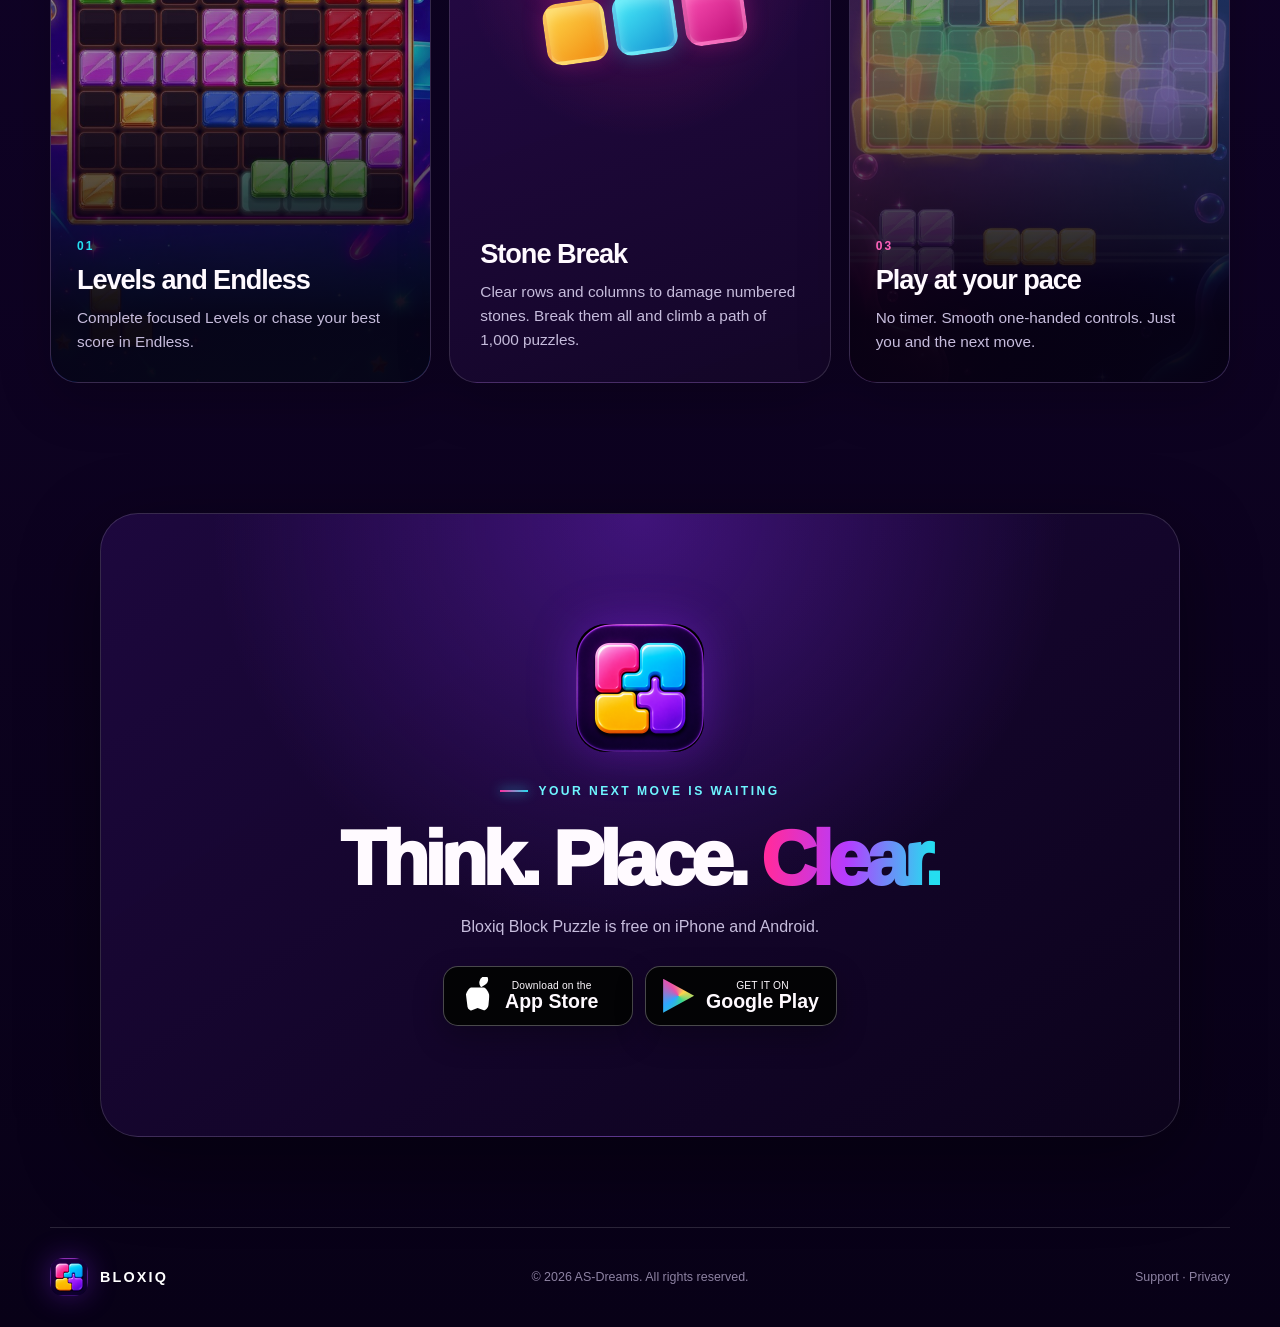
==== commit 779e4037: "Keep support links within existing footer layout" ====
--- a/index.html
+++ b/index.html
@@ -186,8 +186,9 @@
         <span>Bloxiq</span>
       </a>
       <p>© <span id="year">2026</span> AS-Dreams. All rights reserved.</p>
-      <a href="support.html">Support</a>
-      <a href="privacy.html">Privacy</a>
+      <nav aria-label="Support and privacy" style="justify-self: end">
+        <a href="support.html">Support</a> · <a href="privacy.html">Privacy</a>
+      </nav>
     </footer>
 
     <script src="script.js"></script>
